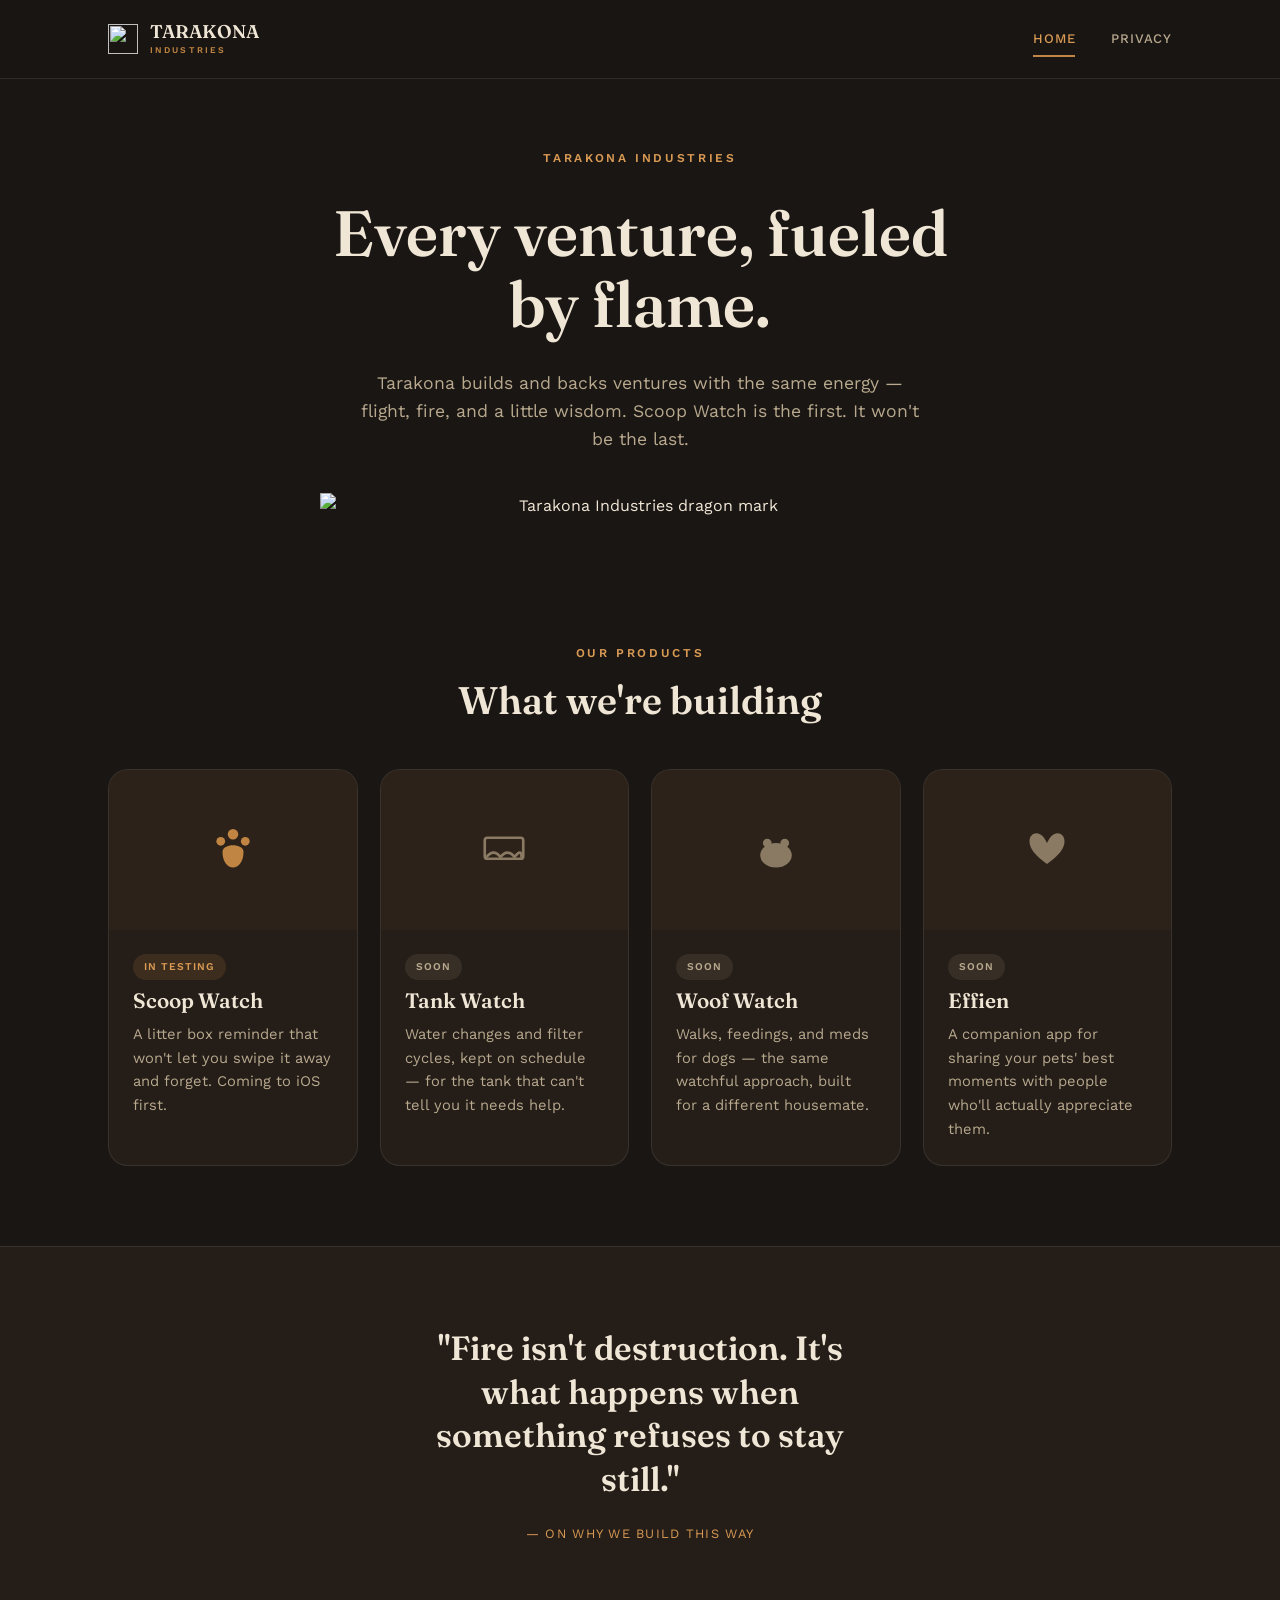
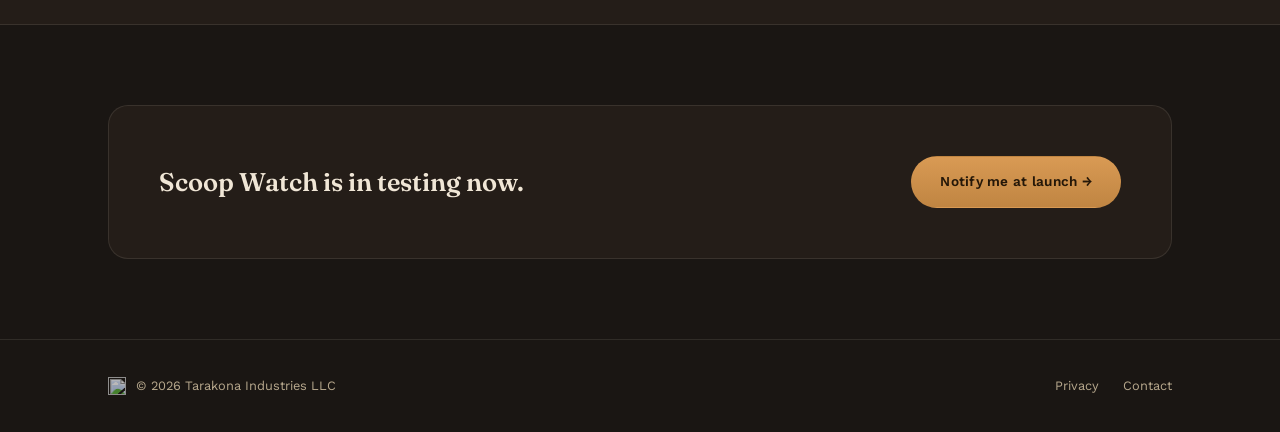
==== index.html @ 73be945e "Add files via upload" ====
<!DOCTYPE html>
<html lang="en">
<head>
<meta charset="UTF-8">
<meta name="viewport" content="width=device-width, initial-scale=1.0">
<title>Tarakona Industries</title>
<meta name="description" content="Every venture, fueled by flame.">
<link rel="preconnect" href="https://fonts.googleapis.com">
<link rel="preconnect" href="https://fonts.gstatic.com" crossorigin>
<link href="https://fonts.googleapis.com/css2?family=Fraunces:opsz,wght@9..144,500;600;700&family=Work+Sans:wght@400;500;600&display=swap" rel="stylesheet">
<link rel="stylesheet" href="styles.css">
</head>
<body>

<nav class="site-nav">
  <div class="wrap">
    <a href="index.html" class="brand">
      <img src="assets/wing-flame-icon.png" alt="">
      <span class="brand-text">TARAKONA<small>INDUSTRIES</small></span>
    </a>
    <button class="nav-toggle" aria-label="Toggle menu" onclick="document.querySelector('.nav-links').classList.toggle('open')">☰</button>
    <div class="nav-links">
      <a href="index.html" class="active">Home</a>
      <a href="privacy.html">Privacy</a>
    </div>
  </div>
</nav>

<header class="banner">
  <div class="wrap banner-inner">
    <span class="eyebrow">Tarakona Industries</span>
    <h1>Every venture, fueled by flame.</h1>
    <p class="lede">Tarakona builds and backs ventures with the same energy — flight, fire, and a little wisdom. Scoop Watch is the first. It won't be the last.</p>
    <div class="banner-art">
      <img src="assets/dragon-logo.png" alt="Tarakona Industries dragon mark">
    </div>
  </div>
</header>

<section id="products">
  <div class="wrap">
    <div class="section-head">
      <span class="eyebrow">Our products</span>
      <h2>What we're building</h2>
    </div>
    <div class="product-grid">

      <div class="product-card">
        <div class="product-image">
          <svg viewBox="0 0 64 64" fill="none">
            <circle cx="32" cy="14" r="6" fill="#c08542"/>
            <circle cx="18" cy="22" r="5" fill="#c08542"/>
            <circle cx="46" cy="22" r="5" fill="#c08542"/>
            <path d="M20 34 C20 24 44 24 44 34 C44 46 38 52 32 52 C26 52 20 46 20 34 Z" fill="#c08542"/>
          </svg>
        </div>
        <div class="product-body">
          <span class="status-tag status-live">In testing</span>
          <h3>Scoop Watch</h3>
          <p>A litter box reminder that won't let you swipe it away and forget. Coming to iOS first.</p>
        </div>
      </div>

      <div class="product-card">
        <div class="product-image">
          <svg viewBox="0 0 64 64" fill="none">
            <path d="M12 40 Q20 30 28 40 Q36 30 44 40 Q52 30 52 40" stroke="#8a7a63" stroke-width="3" fill="none" stroke-linecap="round"/>
            <rect x="10" y="18" width="44" height="24" rx="3" stroke="#8a7a63" stroke-width="3" fill="none"/>
          </svg>
        </div>
        <div class="product-body">
          <span class="status-tag status-soon">Soon</span>
          <h3>Tank Watch</h3>
          <p>Water changes and filter cycles, kept on schedule — for the tank that can't tell you it needs help.</p>
        </div>
      </div>

      <div class="product-card">
        <div class="product-image">
          <svg viewBox="0 0 64 64" fill="none">
            <ellipse cx="32" cy="38" rx="18" ry="14" fill="#8a7a63"/>
            <circle cx="22" cy="24" r="5" fill="#8a7a63"/>
            <circle cx="42" cy="24" r="5" fill="#8a7a63"/>
          </svg>
        </div>
        <div class="product-body">
          <span class="status-tag status-soon">Soon</span>
          <h3>Woof Watch</h3>
          <p>Walks, feedings, and meds for dogs — the same watchful approach, built for a different housemate.</p>
        </div>
      </div>

      <div class="product-card">
        <div class="product-image">
          <svg viewBox="0 0 64 64" fill="none">
            <path d="M32 48 C18 38 12 30 12 22 C12 15 18 11 24 14 C28 16 30 20 32 24 C34 20 36 16 40 14 C46 11 52 15 52 22 C52 30 46 38 32 48 Z" fill="#8a7a63"/>
          </svg>
        </div>
        <div class="product-body">
          <span class="status-tag status-soon">Soon</span>
          <h3>Effien</h3>
          <p>A companion app for sharing your pets' best moments with people who'll actually appreciate them.</p>
        </div>
      </div>

    </div>
  </div>
</section>

<section class="mission">
  <div class="wrap">
    <blockquote>"Fire isn't destruction. It's what happens when something refuses to stay still."</blockquote>
    <p class="byline">— On why we build this way</p>
  </div>
</section>

<section>
  <div class="wrap">
    <div class="cta-band">
      <h2>Scoop Watch is in testing now.</h2>
      <a href="mailto:rismo@tarakonaindustries.com?subject=Notify%20me%20about%20Scoop%20Watch" class="btn btn-primary">Notify me at launch →</a>
    </div>
  </div>
</section>

<footer>
  <div class="wrap">
    <div class="footer-brand">
      <img src="assets/wing-flame-icon.png" alt="">
      © 2026 Tarakona Industries LLC
    </div>
    <div class="footer-links">
      <a href="privacy.html">Privacy</a>
      <a href="mailto:rismo@tarakonaindustries.com">Contact</a>
    </div>
  </div>
</footer>

</body>
</html>
---- styles.css ----
:root {
  --obsidian: #1a1613;
  --panel: #241d18;
  --panel-2: #2c2219;
  --border: rgba(240, 230, 214, 0.1);
  --border-strong: rgba(192, 133, 66, 0.35);
  --bronze: #c08542;
  --bronze-bright: #d99a54;
  --oxblood: #7a2e2e;
  --parchment: #f0e6d6;
  --muted: #b8a98e;
  --radius-lg: 20px;
  --radius-md: 12px;
  --max: 1120px;
}

* { box-sizing: border-box; }
html { scroll-behavior: smooth; }

body {
  margin: 0;
  background: var(--obsidian);
  color: var(--parchment);
  font-family: 'Work Sans', sans-serif;
  font-size: 16px;
  line-height: 1.6;
  -webkit-font-smoothing: antialiased;
}

h1, h2, h3 {
  font-family: 'Fraunces', Georgia, serif;
  font-weight: 600;
  color: var(--parchment);
  margin: 0;
  line-height: 1.1;
}

p { margin: 0; color: var(--muted); }
a { color: inherit; text-decoration: none; }

.wrap { max-width: var(--max); margin: 0 auto; padding: 0 28px; }

.eyebrow {
  font-family: 'Work Sans', sans-serif;
  font-size: 0.75rem;
  letter-spacing: 0.22em;
  text-transform: uppercase;
  color: var(--bronze-bright);
  font-weight: 600;
}

/* Nav */
.site-nav {
  position: sticky;
  top: 0;
  z-index: 50;
  background: rgba(26, 22, 19, 0.9);
  backdrop-filter: blur(10px);
  border-bottom: 1px solid var(--border);
}
.site-nav .wrap {
  display: flex;
  align-items: center;
  justify-content: space-between;
  height: 78px;
}
.brand { display: flex; align-items: center; gap: 12px; }
.brand img { width: 30px; height: 30px; object-fit: contain; }
.brand-text { font-family: 'Fraunces', serif; font-weight: 600; font-size: 1.15rem; line-height: 1; color: var(--parchment); }
.brand-text small { display: block; font-family: 'Work Sans', sans-serif; font-size: 0.55rem; letter-spacing: 0.24em; color: var(--bronze); margin-top: 4px; font-weight: 600; }

.nav-links { display: flex; gap: 36px; align-items: center; }
.nav-links a {
  font-size: 0.82rem;
  letter-spacing: 0.06em;
  text-transform: uppercase;
  color: var(--muted);
  font-weight: 500;
  padding: 6px 0;
  border-bottom: 2px solid transparent;
  transition: color 0.2s ease, border-color 0.2s ease;
}
.nav-links a:hover, .nav-links a.active { color: var(--bronze-bright); border-color: var(--bronze); }

.nav-toggle { display: none; background: none; border: 1px solid var(--border); border-radius: 8px; color: var(--parchment); width: 40px; height: 40px; font-size: 1.1rem; cursor: pointer; }

@media (max-width: 760px) {
  .nav-links {
    position: absolute; top: 78px; left: 0; right: 0;
    background: var(--panel);
    border-bottom: 1px solid var(--border);
    flex-direction: column; gap: 0; display: none;
  }
  .nav-links.open { display: flex; }
  .nav-links a { width: 100%; padding: 16px 28px; border-bottom: 1px solid var(--border); }
  .nav-toggle { display: block; }
}

/* Banner / Hero */
.banner {
  position: relative;
  padding: 70px 0 40px;
  overflow: hidden;
}
.banner-inner {
  display: flex;
  flex-direction: column;
  align-items: center;
  text-align: center;
  gap: 30px;
}
.banner .eyebrow { }
.banner h1 {
  font-size: clamp(2.4rem, 5.5vw, 4rem);
  max-width: 16ch;
}
.banner .lede {
  font-size: 1.1rem;
  max-width: 52ch;
  color: var(--muted);
}
.banner-art {
  width: 100%;
  max-width: 640px;
  margin-top: 10px;
}
.banner-art img { width: 100%; height: auto; display: block; }

.btn {
  display: inline-flex;
  align-items: center;
  gap: 10px;
  padding: 14px 28px;
  border-radius: 999px;
  font-size: 0.85rem;
  font-weight: 600;
  letter-spacing: 0.02em;
  cursor: pointer;
  border: 1px solid transparent;
  transition: transform 0.15s ease, box-shadow 0.15s ease;
}
.btn:hover { transform: translateY(-1px); }
.btn-primary { background: linear-gradient(180deg, var(--bronze-bright), var(--bronze)); color: #241708; }
.btn-primary:hover { box-shadow: 0 10px 26px rgba(192, 133, 66, 0.28); }
.btn-ghost { background: transparent; border-color: var(--border-strong); color: var(--parchment); }
.btn-ghost:hover { border-color: var(--bronze-bright); color: var(--bronze-bright); }

/* Sections */
section { padding: 80px 0; }
.section-head { text-align: center; max-width: 60ch; margin: 0 auto 48px; }
.section-head h2 { font-size: clamp(1.8rem, 3vw, 2.4rem); margin-top: 14px; }
.section-head p { margin-top: 14px; font-size: 1rem; }

/* Product grid */
.product-grid {
  display: grid;
  grid-template-columns: repeat(auto-fit, minmax(240px, 1fr));
  gap: 22px;
}
.product-card {
  background: var(--panel);
  border: 1px solid var(--border);
  border-radius: var(--radius-lg);
  overflow: hidden;
  display: flex;
  flex-direction: column;
  transition: border-color 0.2s ease, transform 0.2s ease;
}
.product-card.linkable:hover { border-color: var(--border-strong); transform: translateY(-4px); }
.product-image {
  height: 160px;
  background: var(--panel-2);
  display: flex;
  align-items: center;
  justify-content: center;
}
.product-image svg { width: 56px; height: 56px; }
.product-body { padding: 24px; display: flex; flex-direction: column; gap: 10px; flex: 1; }
.status-tag {
  align-self: flex-start;
  font-size: 0.65rem;
  letter-spacing: 0.1em;
  text-transform: uppercase;
  font-weight: 600;
  padding: 5px 11px;
  border-radius: 999px;
}
.status-live { background: rgba(192, 133, 66, 0.16); color: var(--bronze-bright); }
.status-soon { background: rgba(184, 169, 142, 0.12); color: var(--muted); }
.product-body h3 { font-size: 1.3rem; }
.product-body p { font-size: 0.92rem; }
.card-arrow { font-size: 0.78rem; color: var(--bronze-bright); font-weight: 600; margin-top: auto; }

/* Mission strip */
.mission {
  background: var(--panel);
  border-top: 1px solid var(--border);
  border-bottom: 1px solid var(--border);
}
.mission blockquote {
  font-family: 'Fraunces', serif;
  font-size: clamp(1.5rem, 2.8vw, 2.1rem);
  font-weight: 600;
  color: var(--parchment);
  max-width: 22ch;
  margin: 0 auto 22px;
  text-align: center;
  line-height: 1.3;
}
.mission p.byline { text-align: center; color: var(--bronze-bright); font-size: 0.8rem; letter-spacing: 0.1em; text-transform: uppercase; }

/* CTA band */
.cta-band {
  background: var(--panel);
  border: 1px solid var(--border);
  border-radius: var(--radius-lg);
  padding: 50px;
  display: flex;
  justify-content: space-between;
  align-items: center;
  gap: 30px;
  flex-wrap: wrap;
}
.cta-band h2 { font-size: 1.6rem; max-width: 22ch; }

/* Feature rows (product pages) */
.feature-list {
  display: flex;
  flex-direction: column;
  gap: 1px;
  background: var(--border);
  border: 1px solid var(--border);
  border-radius: var(--radius-lg);
  overflow: hidden;
}
.feature-row {
  background: var(--obsidian);
  padding: 32px;
  display: grid;
  grid-template-columns: 80px 1fr;
  gap: 26px;
}
@media (max-width: 640px) { .feature-row { grid-template-columns: 1fr; gap: 10px; } }
.feature-mark { color: var(--bronze); font-weight: 600; font-size: 0.85rem; padding-top: 4px; }
.feature-row h3 { font-size: 1.2rem; margin-bottom: 8px; }
.feature-row p { font-size: 0.96rem; }

/* Roadmap */
.roadmap-item { display: grid; grid-template-columns: 54px 1fr; gap: 22px; padding-bottom: 40px; position: relative; }
.roadmap-item:last-child { padding-bottom: 0; }
.roadmap-item::before { content: ""; position: absolute; left: 26px; top: 42px; bottom: -2px; width: 1px; background: var(--border); }
.roadmap-item:last-child::before { display: none; }
.roadmap-num {
  width: 52px; height: 52px; border-radius: 50%;
  border: 1px solid var(--border-strong); background: var(--panel);
  display: flex; align-items: center; justify-content: center;
  color: var(--bronze-bright); font-weight: 600; font-size: 0.85rem; flex-shrink: 0;
}
.roadmap-item.done .roadmap-num { background: var(--bronze); border-color: var(--bronze); color: #241708; }
.roadmap-body h3 { font-size: 1.12rem; margin-bottom: 6px; }
.roadmap-body p { font-size: 0.94rem; }
.roadmap-when { font-size: 0.7rem; letter-spacing: 0.08em; text-transform: uppercase; color: var(--muted); margin-top: 8px; display: inline-block; font-weight: 600; }

/* Legal */
.legal { max-width: 720px; margin: 0 auto; padding: 60px 28px 110px; }
.legal h1 { font-size: 2rem; margin-bottom: 6px; }
.legal .effective { font-size: 0.78rem; color: var(--muted); margin-bottom: 42px; display: block; }
.legal h2 { font-size: 1.1rem; margin-top: 40px; margin-bottom: 12px; color: var(--bronze-bright); font-family: 'Work Sans', sans-serif; font-weight: 600; }
.legal p { color: var(--parchment); opacity: 0.85; margin-bottom: 14px; font-size: 0.96rem; }
.legal ul { margin: 0 0 14px; padding-left: 22px; color: var(--parchment); opacity: 0.85; }
.legal li { margin-bottom: 8px; font-size: 0.96rem; }
.legal .placeholder { color: var(--bronze-bright); font-style: italic; }

/* Footer */
footer { border-top: 1px solid var(--border); padding: 36px 0; }
footer .wrap { display: flex; justify-content: space-between; align-items: center; flex-wrap: wrap; gap: 16px; }
.footer-brand { display: flex; align-items: center; gap: 10px; font-size: 0.8rem; color: var(--muted); }
.footer-brand img { width: 18px; height: 18px; object-fit: contain; opacity: 0.7; }
.footer-links { display: flex; gap: 24px; }
.footer-links a { font-size: 0.8rem; color: var(--muted); transition: color 0.2s ease; }
.footer-links a:hover { color: var(--bronze-bright); }
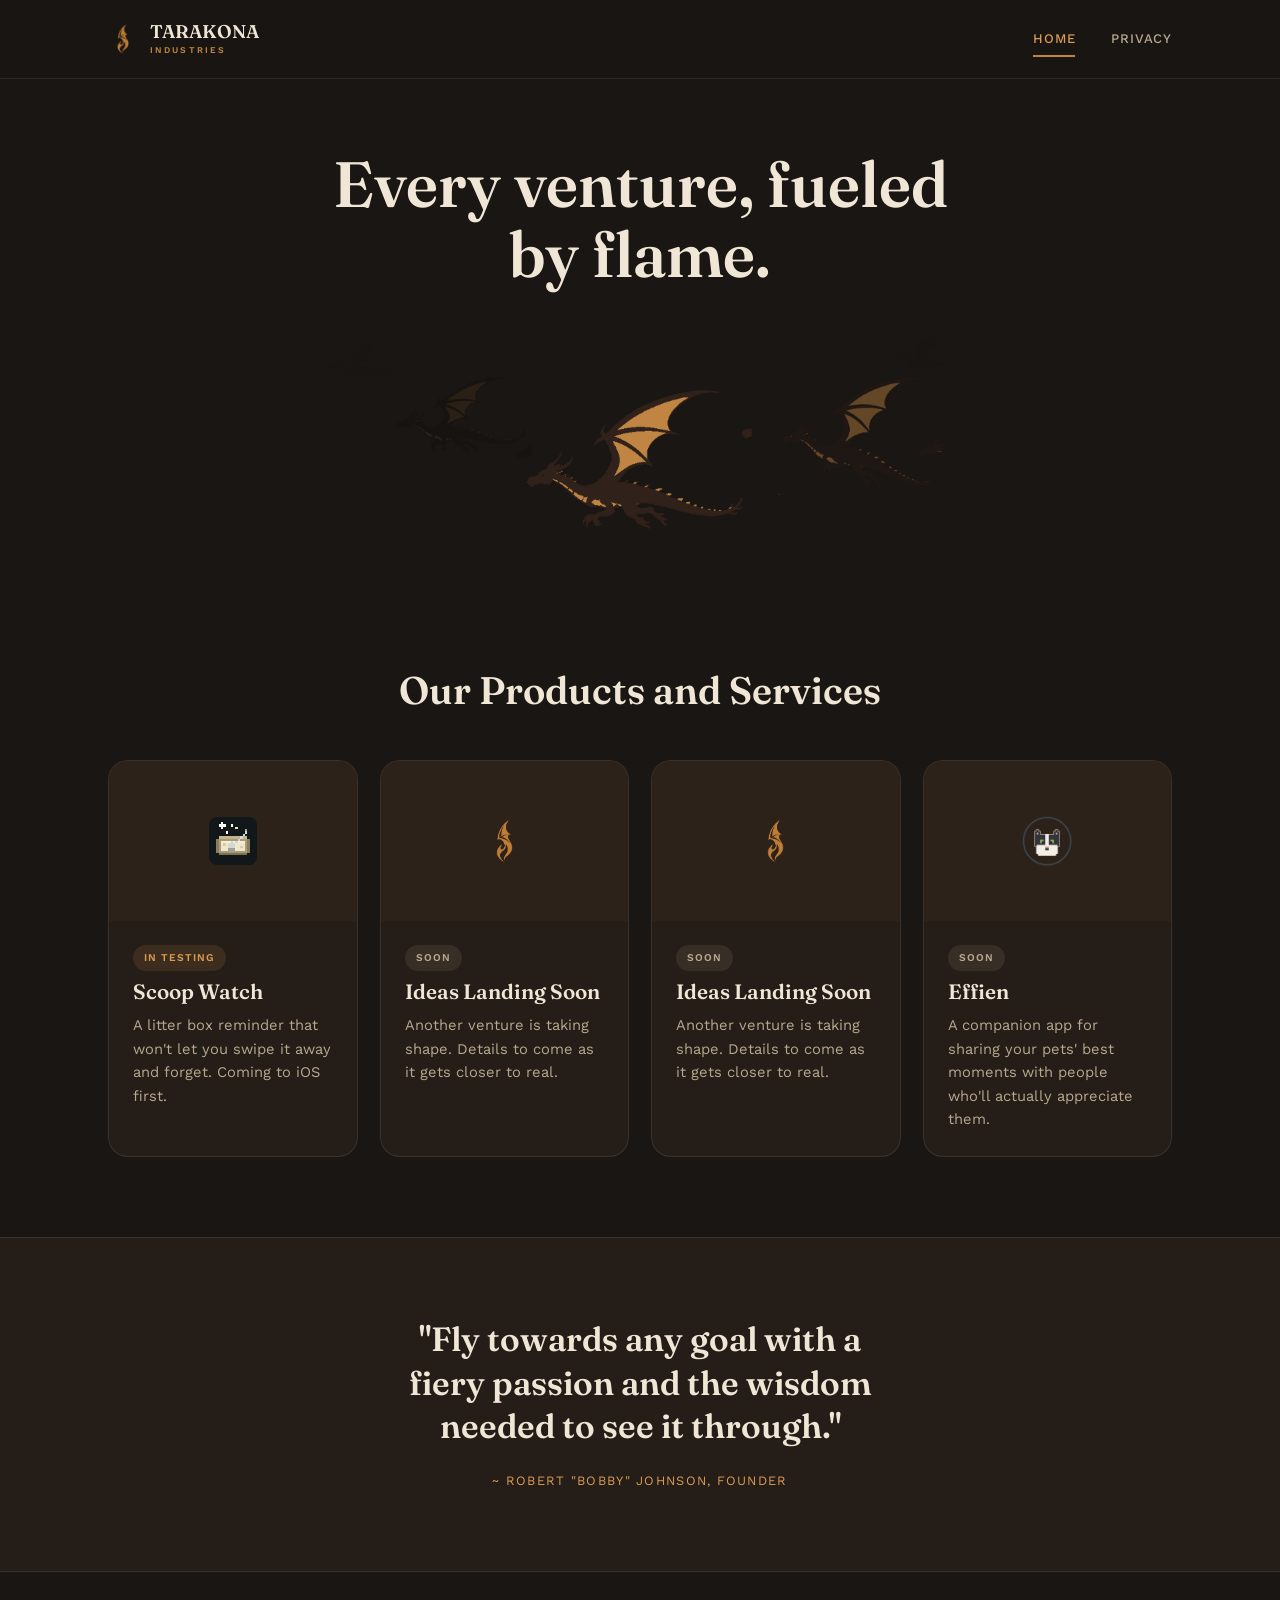
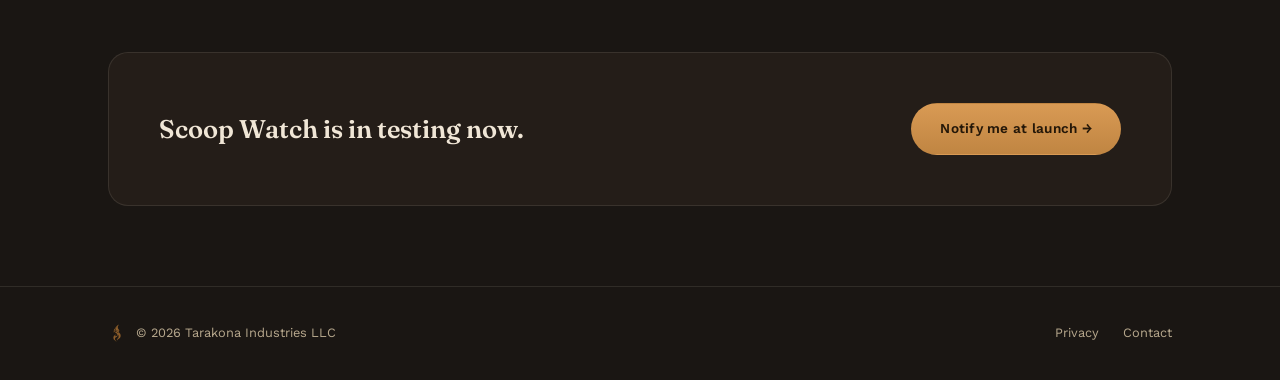
==== commit 44b4cee3: "Add files via upload" ====
--- a/index.html
+++ b/index.html
@@ -28,11 +28,9 @@
 
 <header class="banner">
   <div class="wrap banner-inner">
-    <span class="eyebrow">Tarakona Industries</span>
     <h1>Every venture, fueled by flame.</h1>
-    <p class="lede">Tarakona builds and backs ventures with the same energy — flight, fire, and a little wisdom. Scoop Watch is the first. It won't be the last.</p>
     <div class="banner-art">
-      <img src="assets/dragon-logo.png" alt="Tarakona Industries dragon mark">
+      <img src="assets/dragon-flight-banner.png" alt="Dragons in flight — Tarakona Industries">
     </div>
   </div>
 </header>
@@ -40,19 +38,13 @@
 <section id="products">
   <div class="wrap">
     <div class="section-head">
-      <span class="eyebrow">Our products</span>
-      <h2>What we're building</h2>
+      <h2 class="products-title">Our Products and Services</h2>
     </div>
     <div class="product-grid">
 
       <div class="product-card">
         <div class="product-image">
-          <svg viewBox="0 0 64 64" fill="none">
-            <circle cx="32" cy="14" r="6" fill="#c08542"/>
-            <circle cx="18" cy="22" r="5" fill="#c08542"/>
-            <circle cx="46" cy="22" r="5" fill="#c08542"/>
-            <path d="M20 34 C20 24 44 24 44 34 C44 46 38 52 32 52 C26 52 20 46 20 34 Z" fill="#c08542"/>
-          </svg>
+          <img src="assets/scoop-watch-icon.png" alt="Scoop Watch" style="width:48px; height:48px; object-fit:contain; image-rendering:pixelated; border-radius:8px;">
         </div>
         <div class="product-body">
           <span class="status-tag status-live">In testing</span>
@@ -63,38 +55,29 @@
 
       <div class="product-card">
         <div class="product-image">
-          <svg viewBox="0 0 64 64" fill="none">
-            <path d="M12 40 Q20 30 28 40 Q36 30 44 40 Q52 30 52 40" stroke="#8a7a63" stroke-width="3" fill="none" stroke-linecap="round"/>
-            <rect x="10" y="18" width="44" height="24" rx="3" stroke="#8a7a63" stroke-width="3" fill="none"/>
-          </svg>
+          <img src="assets/wing-flame-icon.png" alt="" style="width:44px; height:44px; object-fit:contain;">
         </div>
         <div class="product-body">
           <span class="status-tag status-soon">Soon</span>
-          <h3>Tank Watch</h3>
-          <p>Water changes and filter cycles, kept on schedule — for the tank that can't tell you it needs help.</p>
+          <h3>Ideas Landing Soon</h3>
+          <p>Another venture is taking shape. Details to come as it gets closer to real.</p>
         </div>
       </div>
 
       <div class="product-card">
         <div class="product-image">
-          <svg viewBox="0 0 64 64" fill="none">
-            <ellipse cx="32" cy="38" rx="18" ry="14" fill="#8a7a63"/>
-            <circle cx="22" cy="24" r="5" fill="#8a7a63"/>
-            <circle cx="42" cy="24" r="5" fill="#8a7a63"/>
-          </svg>
+          <img src="assets/wing-flame-icon.png" alt="" style="width:44px; height:44px; object-fit:contain;">
         </div>
         <div class="product-body">
           <span class="status-tag status-soon">Soon</span>
-          <h3>Woof Watch</h3>
-          <p>Walks, feedings, and meds for dogs — the same watchful approach, built for a different housemate.</p>
+          <h3>Ideas Landing Soon</h3>
+          <p>Another venture is taking shape. Details to come as it gets closer to real.</p>
         </div>
       </div>
 
       <div class="product-card">
         <div class="product-image">
-          <svg viewBox="0 0 64 64" fill="none">
-            <path d="M32 48 C18 38 12 30 12 22 C12 15 18 11 24 14 C28 16 30 20 32 24 C34 20 36 16 40 14 C46 11 52 15 52 22 C52 30 46 38 32 48 Z" fill="#8a7a63"/>
-          </svg>
+          <img src="assets/effien-logo.png" alt="Effien" style="width:52px; height:52px; object-fit:contain;">
         </div>
         <div class="product-body">
           <span class="status-tag status-soon">Soon</span>
@@ -109,8 +92,8 @@
 
 <section class="mission">
   <div class="wrap">
-    <blockquote>"Fire isn't destruction. It's what happens when something refuses to stay still."</blockquote>
-    <p class="byline">— On why we build this way</p>
+    <blockquote>"Fly towards any goal with a fiery passion and the wisdom needed to see it through."</blockquote>
+    <p class="byline">~ Robert "Bobby" Johnson, Founder</p>
   </div>
 </section>
 
@@ -118,7 +101,7 @@
   <div class="wrap">
     <div class="cta-band">
       <h2>Scoop Watch is in testing now.</h2>
-      <a href="mailto:rismo@tarakonaindustries.com?subject=Notify%20me%20about%20Scoop%20Watch" class="btn btn-primary">Notify me at launch →</a>
+      <a href="mailto:rojo@tarakonaindustries.com?subject=Notify%20me%20about%20Scoop%20Watch" class="btn btn-primary">Notify me at launch →</a>
     </div>
   </div>
 </section>
@@ -131,7 +114,7 @@
     </div>
     <div class="footer-links">
       <a href="privacy.html">Privacy</a>
-      <a href="mailto:rismo@tarakonaindustries.com">Contact</a>
+      <a href="mailto:rojo@tarakonaindustries.com">Contact</a>
     </div>
   </div>
 </footer>
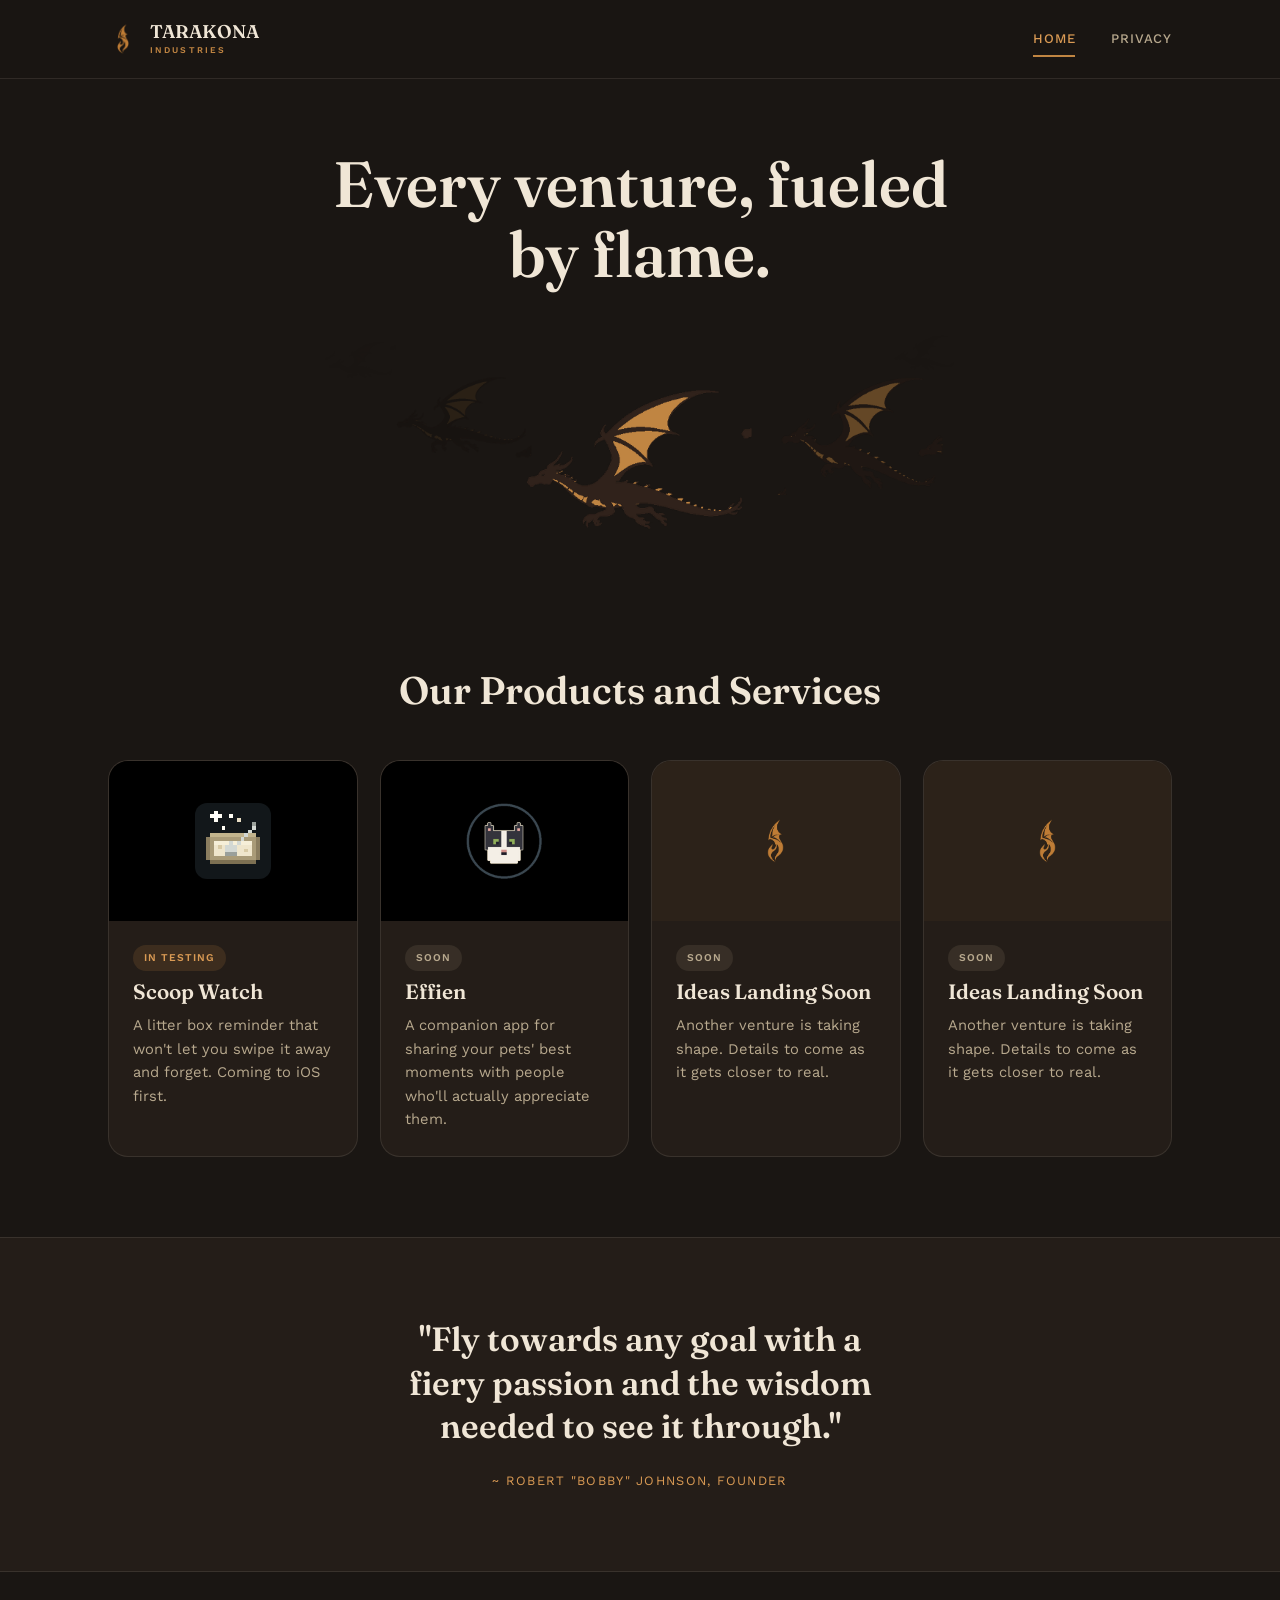
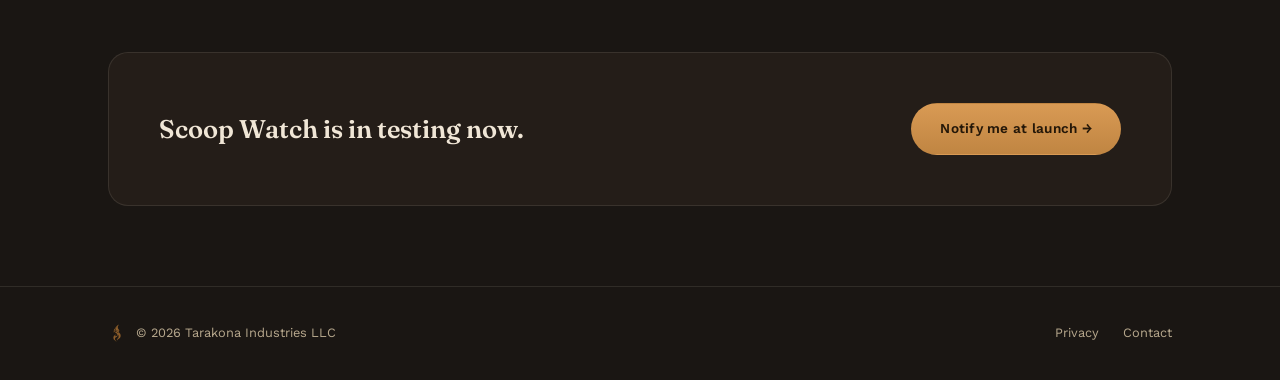
==== commit 95036333: "Add files via upload" ====
--- a/index.html
+++ b/index.html
@@ -43,13 +43,24 @@
     <div class="product-grid">
 
       <div class="product-card">
-        <div class="product-image">
-          <img src="assets/scoop-watch-icon.png" alt="Scoop Watch" style="width:48px; height:48px; object-fit:contain; image-rendering:pixelated; border-radius:8px;">
+        <div class="product-image" style="background:#000;">
+          <img src="assets/scoop-watch-icon.png" alt="Scoop Watch" style="width:76px; height:76px; object-fit:contain; image-rendering:pixelated; border-radius:12px;">
         </div>
         <div class="product-body">
           <span class="status-tag status-live">In testing</span>
           <h3>Scoop Watch</h3>
           <p>A litter box reminder that won't let you swipe it away and forget. Coming to iOS first.</p>
+        </div>
+      </div>
+
+      <div class="product-card">
+        <div class="product-image" style="background:#000;">
+          <img src="assets/effien-logo.png" alt="Effien" style="width:80px; height:80px; object-fit:contain;">
+        </div>
+        <div class="product-body">
+          <span class="status-tag status-soon">Soon</span>
+          <h3>Effien</h3>
+          <p>A companion app for sharing your pets' best moments with people who'll actually appreciate them.</p>
         </div>
       </div>
 
@@ -72,17 +83,6 @@
           <span class="status-tag status-soon">Soon</span>
           <h3>Ideas Landing Soon</h3>
           <p>Another venture is taking shape. Details to come as it gets closer to real.</p>
-        </div>
-      </div>
-
-      <div class="product-card">
-        <div class="product-image">
-          <img src="assets/effien-logo.png" alt="Effien" style="width:52px; height:52px; object-fit:contain;">
-        </div>
-        <div class="product-body">
-          <span class="status-tag status-soon">Soon</span>
-          <h3>Effien</h3>
-          <p>A companion app for sharing your pets' best moments with people who'll actually appreciate them.</p>
         </div>
       </div>
 
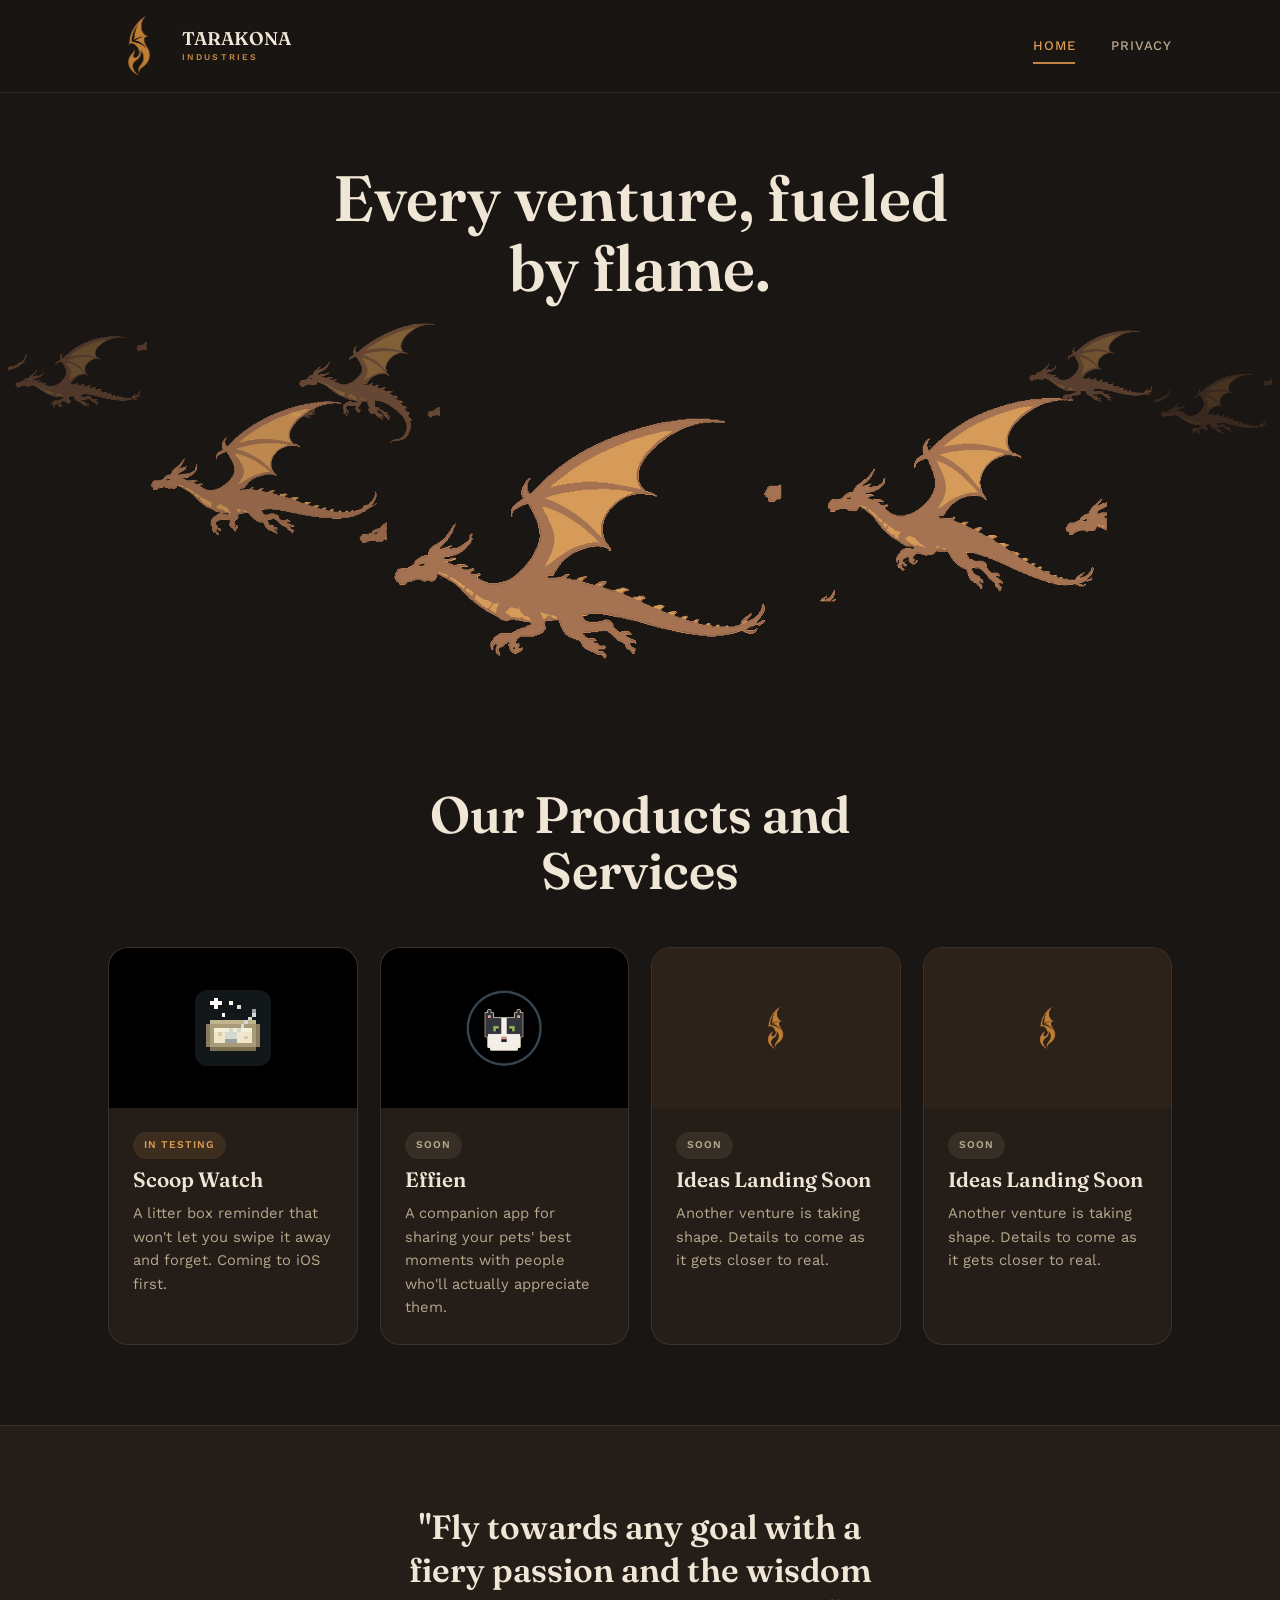
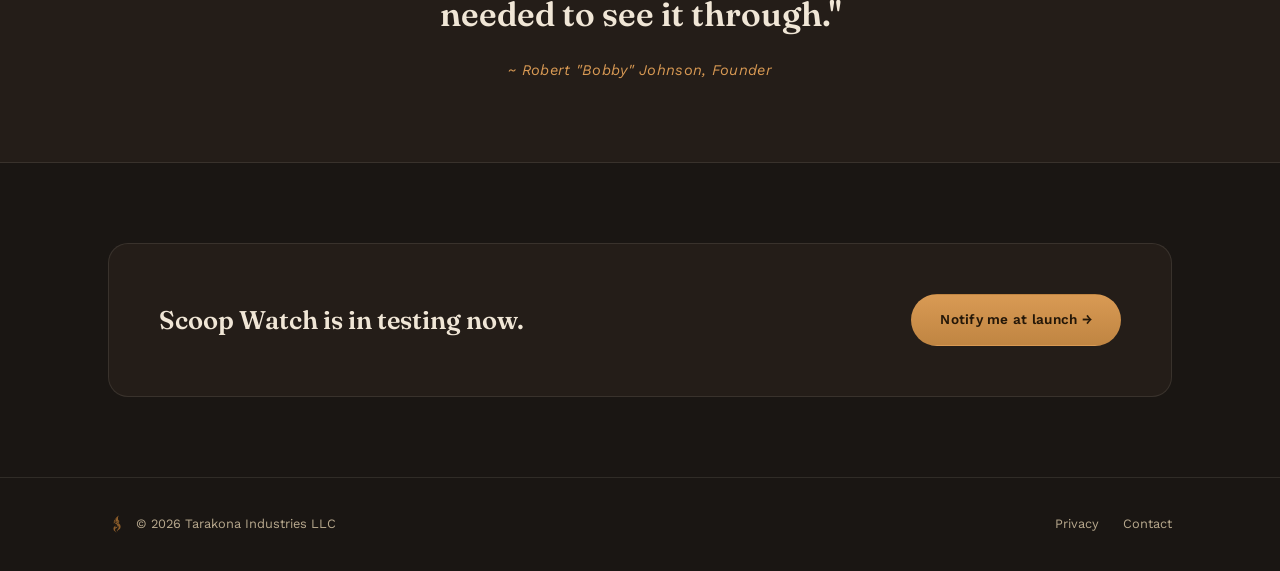
==== commit 68ba1965: "Add files via upload" ====
--- a/index.html
+++ b/index.html
@@ -29,9 +29,9 @@
 <header class="banner">
   <div class="wrap banner-inner">
     <h1>Every venture, fueled by flame.</h1>
-    <div class="banner-art">
-      <img src="assets/dragon-flight-banner.png" alt="Dragons in flight — Tarakona Industries">
-    </div>
+  </div>
+  <div class="banner-art">
+    <img src="assets/dragon-flight-banner.png" alt="Dragons in flight — Tarakona Industries">
   </div>
 </header>
 
--- a/styles.css
+++ b/styles.css
@@ -62,10 +62,10 @@
   display: flex;
   align-items: center;
   justify-content: space-between;
-  height: 78px;
+  height: 92px;
 }
 .brand { display: flex; align-items: center; gap: 12px; }
-.brand img { width: 30px; height: 30px; object-fit: contain; }
+.brand img { width: 62px; height: 62px; object-fit: contain; }
 .brand-text { font-family: 'Fraunces', serif; font-weight: 600; font-size: 1.15rem; line-height: 1; color: var(--parchment); }
 .brand-text small { display: block; font-family: 'Work Sans', sans-serif; font-size: 0.55rem; letter-spacing: 0.24em; color: var(--bronze); margin-top: 4px; font-weight: 600; }
 
@@ -120,8 +120,10 @@
   color: var(--muted);
 }
 .banner-art {
-  width: 100%;
-  max-width: 640px;
+  width: 100vw;
+  position: relative;
+  left: 50%;
+  transform: translateX(-50%);
   margin-top: 10px;
 }
 .banner-art img { width: 100%; height: auto; display: block; }
@@ -149,6 +151,7 @@
 section { padding: 80px 0; }
 .section-head { text-align: center; max-width: 60ch; margin: 0 auto 48px; }
 .section-head h2 { font-size: clamp(1.8rem, 3vw, 2.4rem); margin-top: 14px; }
+.products-title { font-size: clamp(2.2rem, 4.2vw, 3.2rem) !important; margin-top: 0 !important; }
 .section-head p { margin-top: 14px; font-size: 1rem; }
 
 /* Product grid */
@@ -207,7 +210,7 @@
   text-align: center;
   line-height: 1.3;
 }
-.mission p.byline { text-align: center; color: var(--bronze-bright); font-size: 0.8rem; letter-spacing: 0.1em; text-transform: uppercase; }
+.mission p.byline { text-align: center; color: var(--bronze-bright); font-size: 0.92rem; font-style: italic; letter-spacing: 0.02em; }
 
 /* CTA band */
 .cta-band {
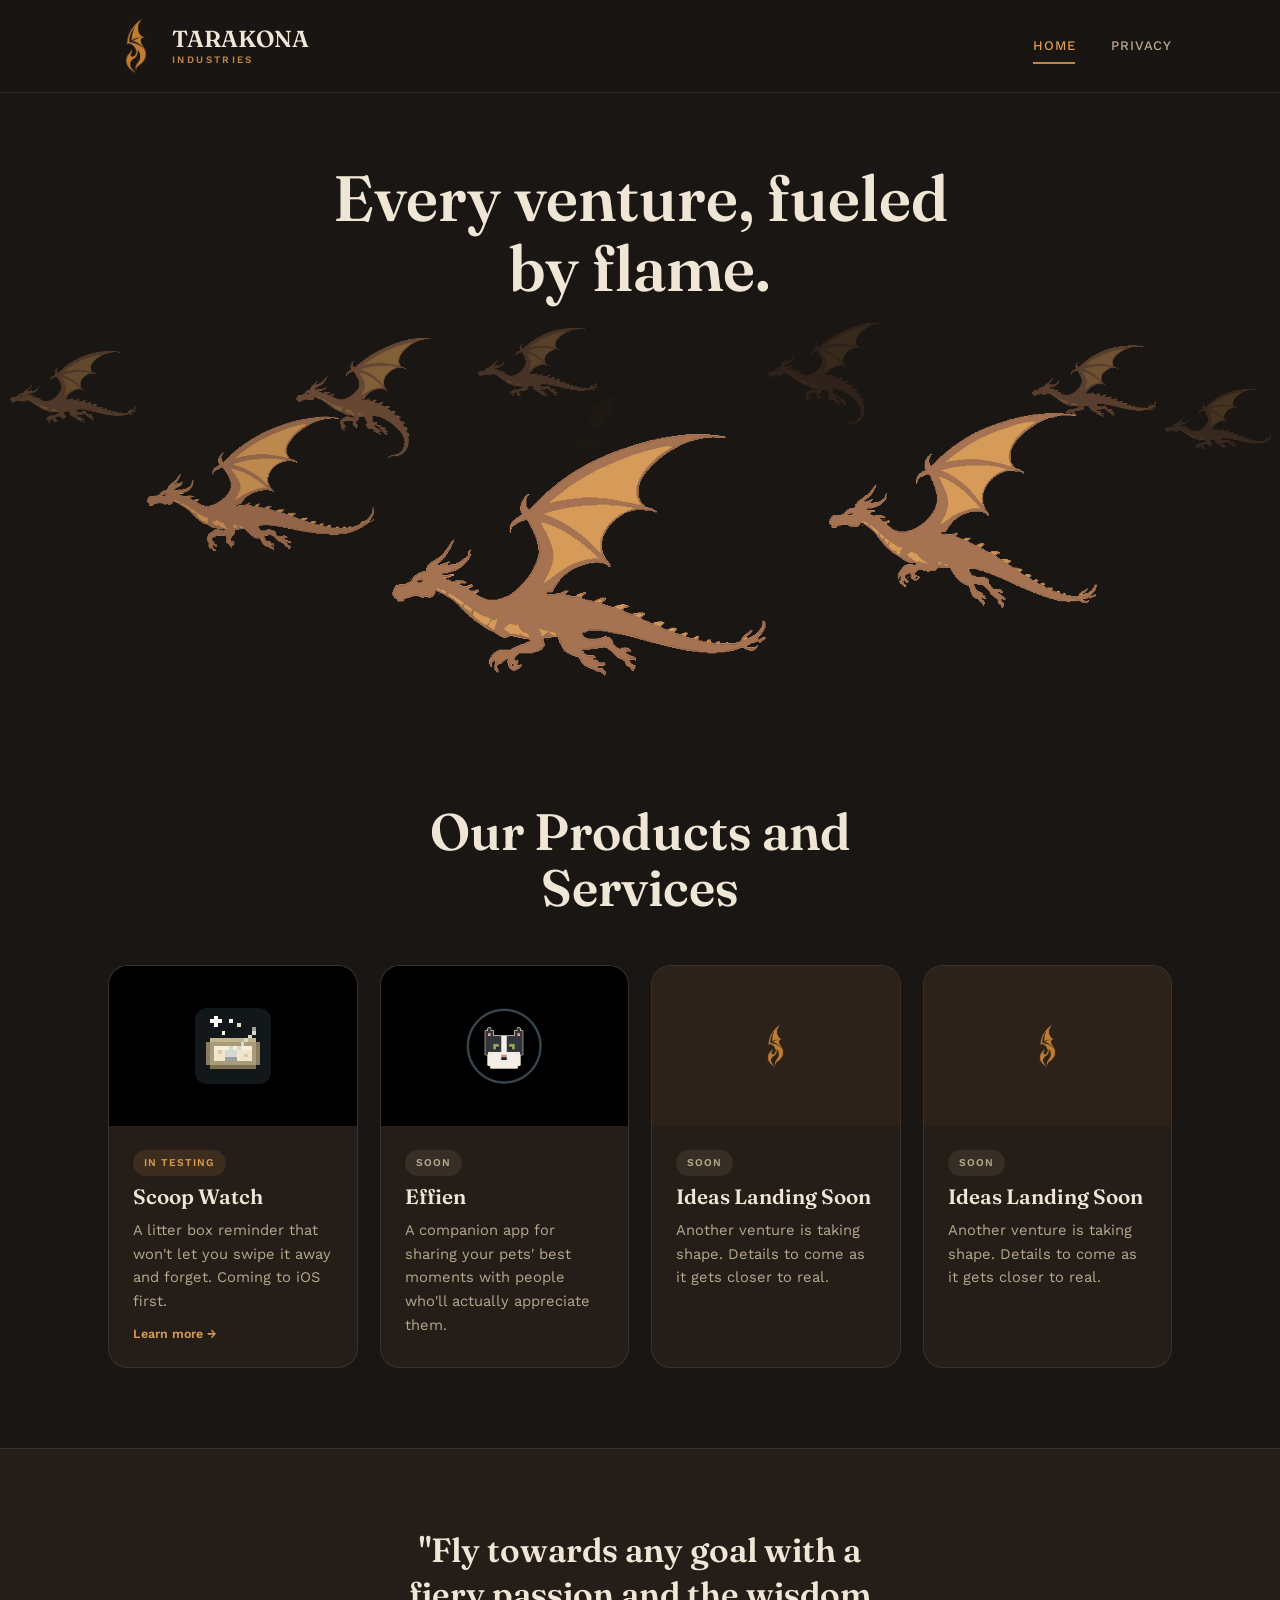
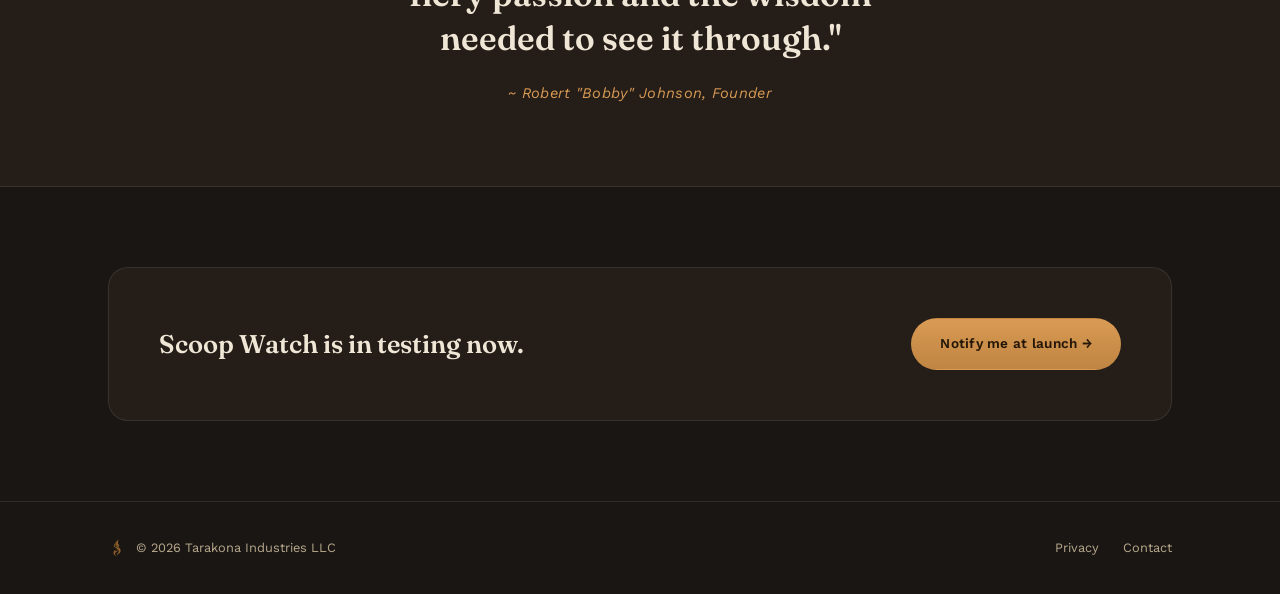
==== commit 1c06635b: "Changed the index, privacy, and scoop-watch html" ====
--- a/index.html
+++ b/index.html
@@ -42,7 +42,7 @@
     </div>
     <div class="product-grid">
 
-      <div class="product-card">
+      <a href="scoop-watch.html" class="product-card linkable">
         <div class="product-image" style="background:#000;">
           <img src="assets/scoop-watch-icon.png" alt="Scoop Watch" style="width:76px; height:76px; object-fit:contain; image-rendering:pixelated; border-radius:12px;">
         </div>
@@ -50,8 +50,9 @@
           <span class="status-tag status-live">In testing</span>
           <h3>Scoop Watch</h3>
           <p>A litter box reminder that won't let you swipe it away and forget. Coming to iOS first.</p>
+          <span class="card-arrow">Learn more →</span>
         </div>
-      </div>
+      </a>
 
       <div class="product-card">
         <div class="product-image" style="background:#000;">
--- a/styles.css
+++ b/styles.css
@@ -64,10 +64,10 @@
   justify-content: space-between;
   height: 92px;
 }
-.brand { display: flex; align-items: center; gap: 12px; }
-.brand img { width: 62px; height: 62px; object-fit: contain; }
-.brand-text { font-family: 'Fraunces', serif; font-weight: 600; font-size: 1.15rem; line-height: 1; color: var(--parchment); }
-.brand-text small { display: block; font-family: 'Work Sans', sans-serif; font-size: 0.55rem; letter-spacing: 0.24em; color: var(--bronze); margin-top: 4px; font-weight: 600; }
+.brand { display: flex; align-items: center; gap: 8px; }
+.brand img { width: 56px; height: 56px; object-fit: contain; }
+.brand-text { font-family: 'Fraunces', serif; font-weight: 600; font-size: 1.45rem; line-height: 1; color: var(--parchment); }
+.brand-text small { display: block; font-family: 'Work Sans', sans-serif; font-size: 0.62rem; letter-spacing: 0.24em; color: var(--bronze); margin-top: 5px; font-weight: 600; }
 
 .nav-links { display: flex; gap: 36px; align-items: center; }
 .nav-links a {
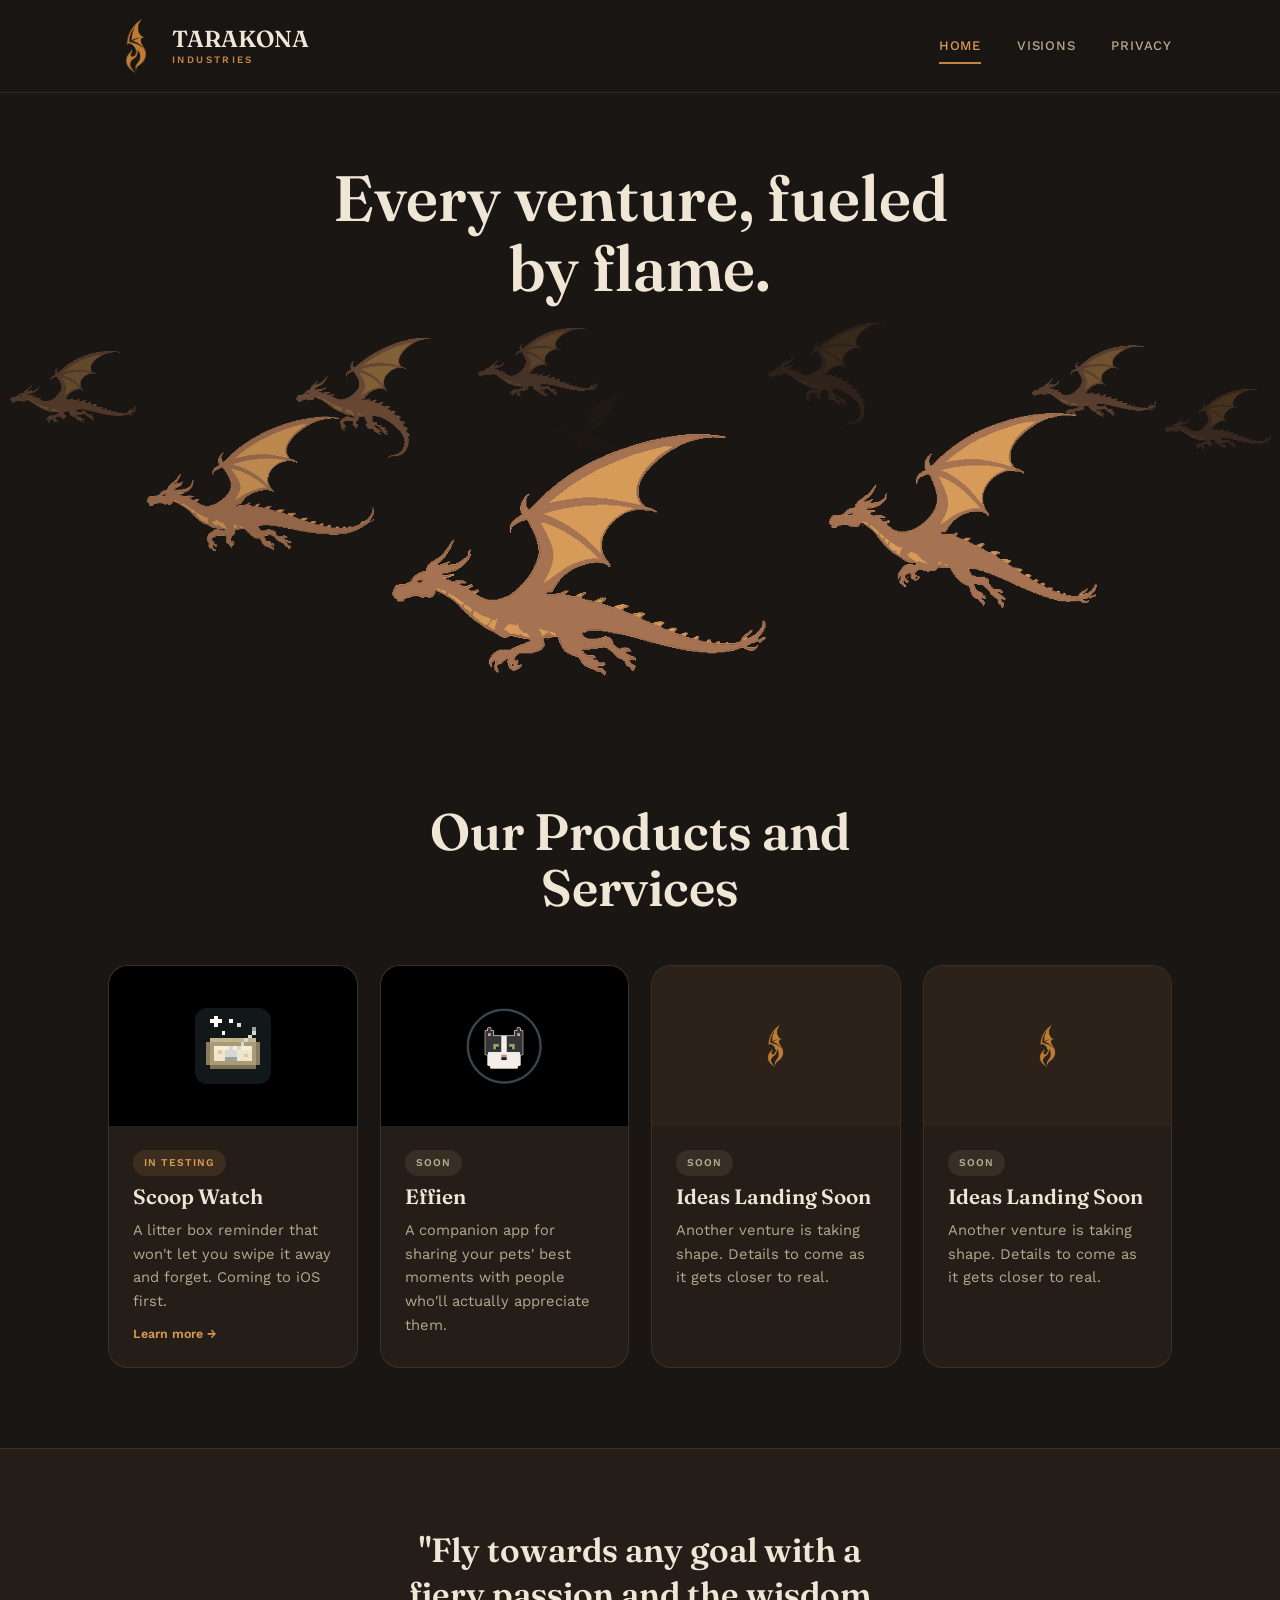
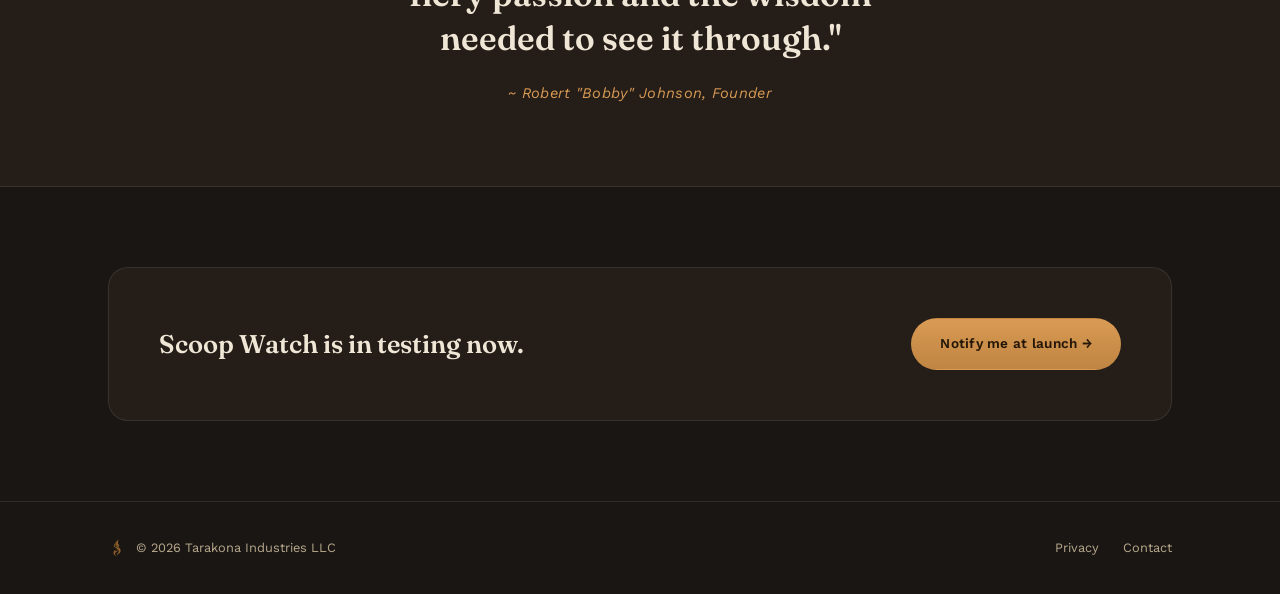
==== commit f79136c1: "Major Update to Website Look by Adding Visions Tab" ====
--- a/index.html
+++ b/index.html
@@ -21,6 +21,7 @@
     <button class="nav-toggle" aria-label="Toggle menu" onclick="document.querySelector('.nav-links').classList.toggle('open')">☰</button>
     <div class="nav-links">
       <a href="index.html" class="active">Home</a>
+      <a href="visions.html">Visions</a>
       <a href="privacy.html">Privacy</a>
     </div>
   </div>
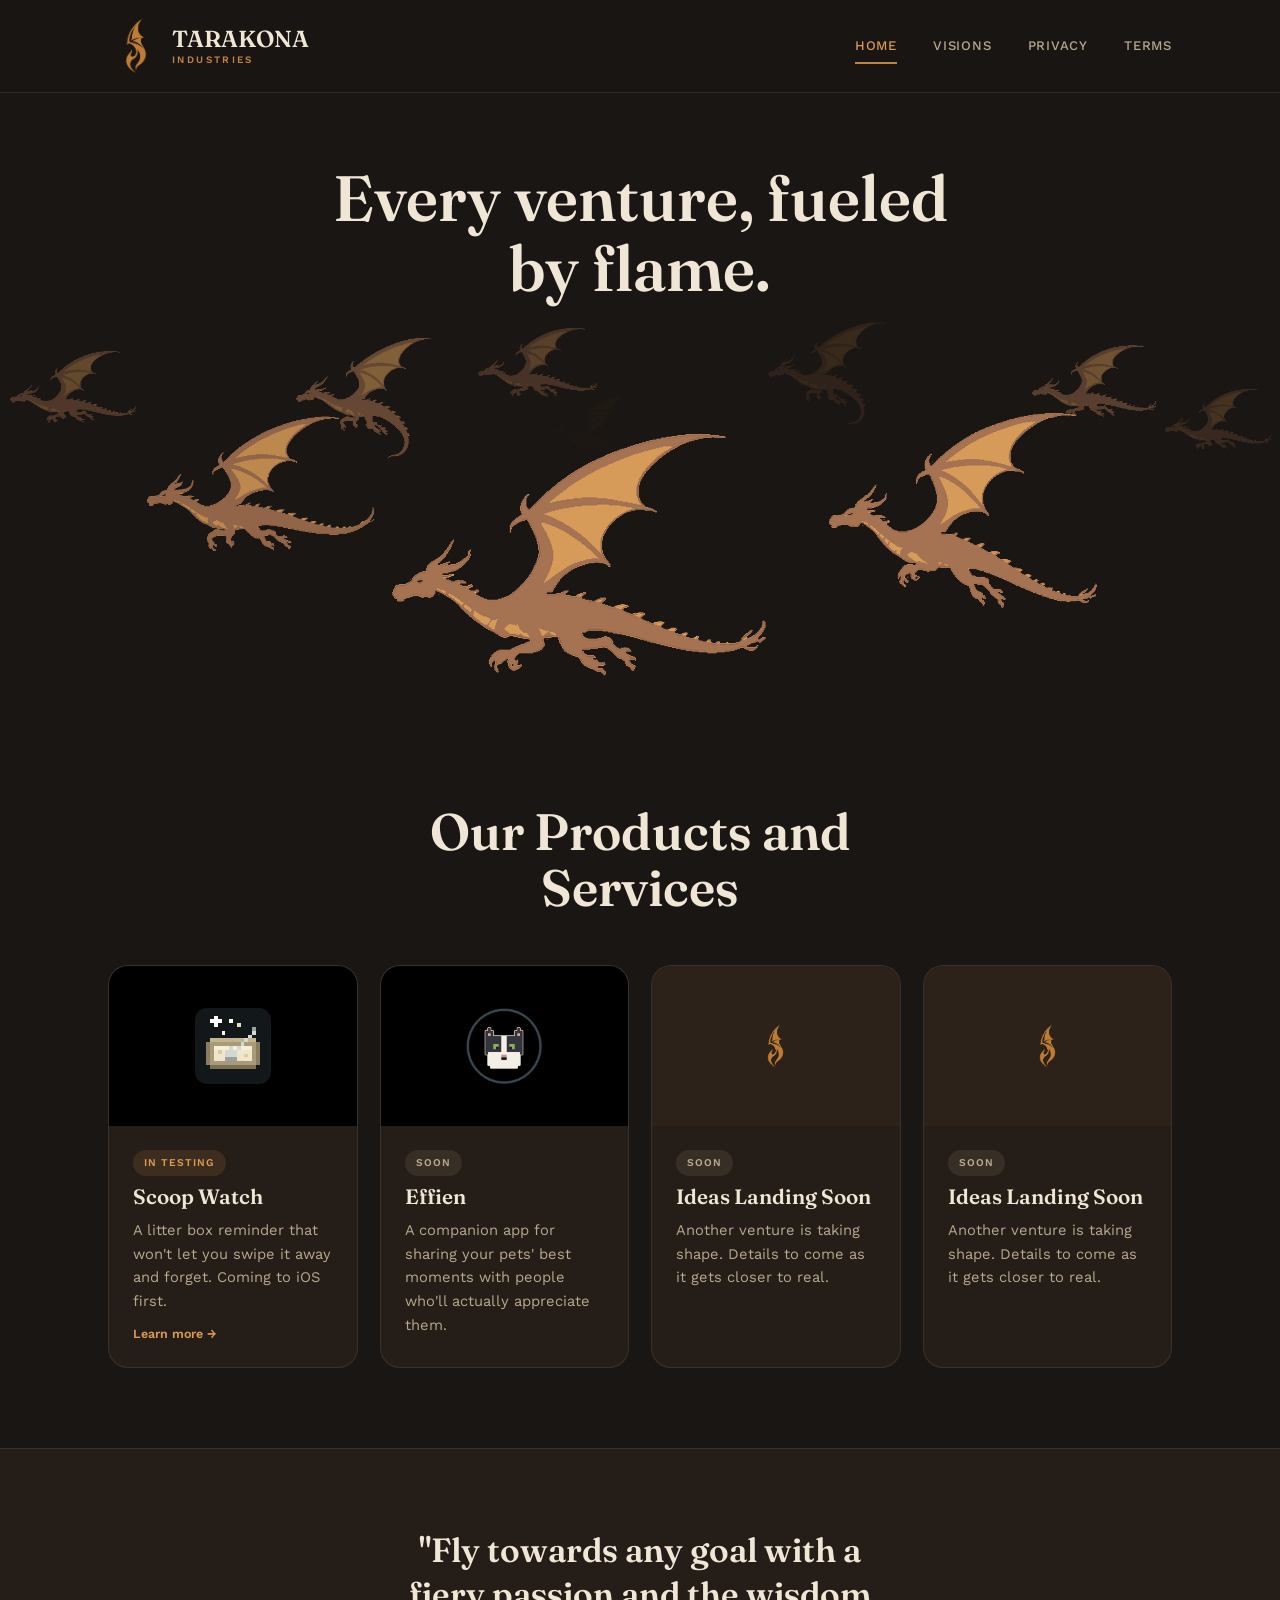
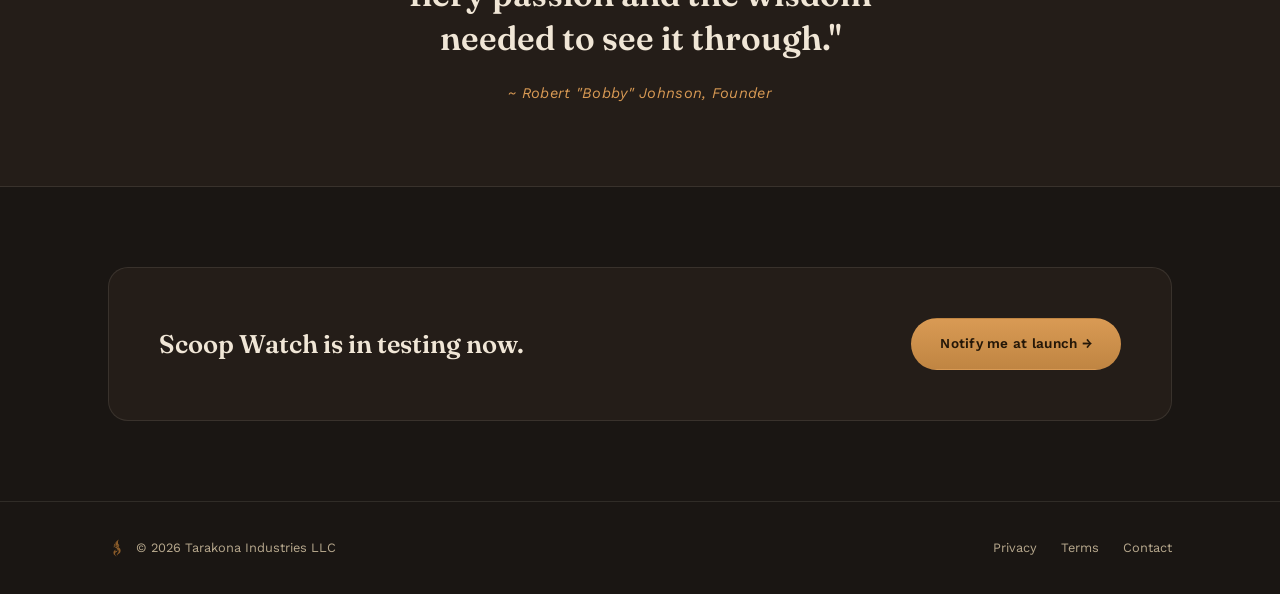
==== commit 9db1019a: "Updated Website to Include Terms" ====
--- a/index.html
+++ b/index.html
@@ -23,6 +23,7 @@
       <a href="index.html" class="active">Home</a>
       <a href="visions.html">Visions</a>
       <a href="privacy.html">Privacy</a>
+      <a href="terms.html">Terms</a>
     </div>
   </div>
 </nav>
@@ -116,6 +117,7 @@
     </div>
     <div class="footer-links">
       <a href="privacy.html">Privacy</a>
+      <a href="terms.html">Terms</a>
       <a href="mailto:rojo@tarakonaindustries.com">Contact</a>
     </div>
   </div>
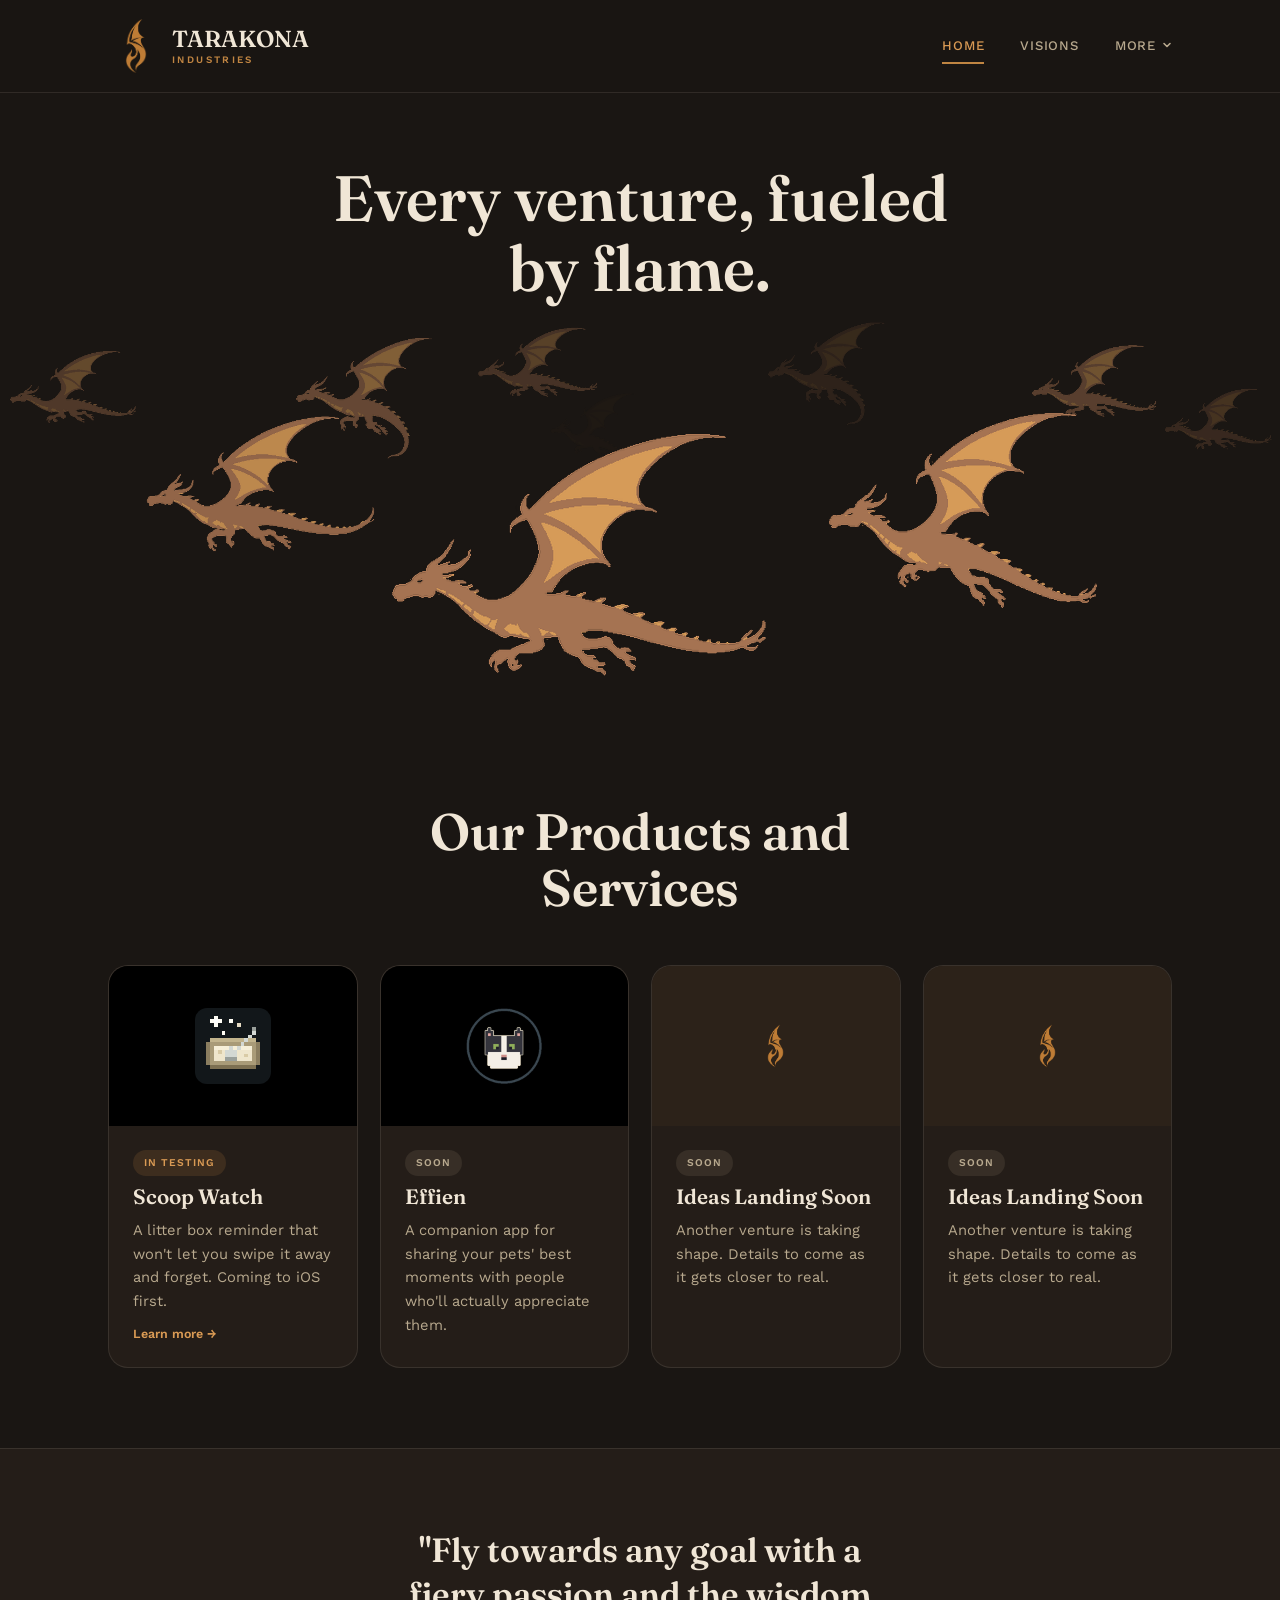
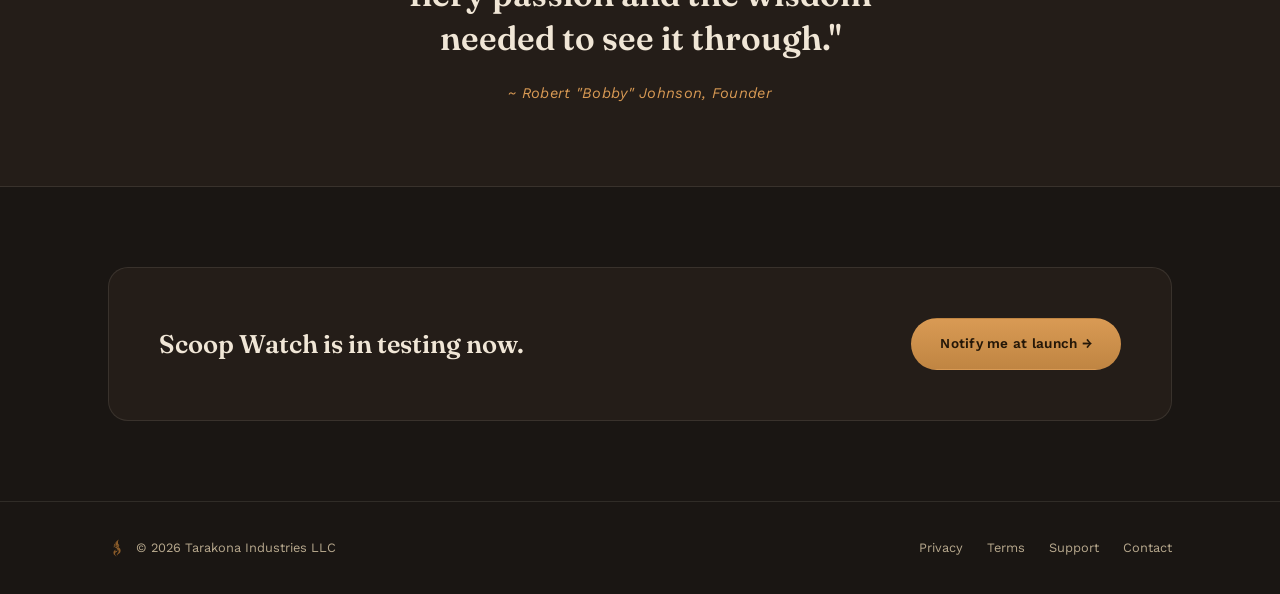
==== commit 48725683: "Website Overhaul on Format" ====
--- a/index.html
+++ b/index.html
@@ -9,6 +9,7 @@
 <link rel="preconnect" href="https://fonts.gstatic.com" crossorigin>
 <link href="https://fonts.googleapis.com/css2?family=Fraunces:opsz,wght@9..144,500;600;700&family=Work+Sans:wght@400;500;600&display=swap" rel="stylesheet">
 <link rel="stylesheet" href="styles.css">
+<script src="nav.js" defer></script>
 </head>
 <body>
 
@@ -22,8 +23,14 @@
     <div class="nav-links">
       <a href="index.html" class="active">Home</a>
       <a href="visions.html">Visions</a>
-      <a href="privacy.html">Privacy</a>
-      <a href="terms.html">Terms</a>
+      <div class="nav-more">
+        <button type="button" class="nav-more-btn" aria-expanded="false" aria-haspopup="true">More <svg width="10" height="10" viewBox="0 0 10 10" fill="none" aria-hidden="true"><path d="M2 3.5l3 3 3-3" stroke="currentColor" stroke-width="1.6" stroke-linecap="round" stroke-linejoin="round"/></svg></button>
+        <div class="nav-dropdown">
+          <a href="privacy.html">Privacy</a>
+          <a href="terms.html">Terms</a>
+          <a href="support.html">Support</a>
+        </div>
+      </div>
     </div>
   </div>
 </nav>
@@ -118,6 +125,7 @@
     <div class="footer-links">
       <a href="privacy.html">Privacy</a>
       <a href="terms.html">Terms</a>
+      <a href="support.html">Support</a>
       <a href="mailto:rojo@tarakonaindustries.com">Contact</a>
     </div>
   </div>
--- a/styles.css
+++ b/styles.css
@@ -282,3 +282,38 @@
 .footer-links { display: flex; gap: 24px; }
 .footer-links a { font-size: 0.8rem; color: var(--muted); transition: color 0.2s ease; }
 .footer-links a:hover { color: var(--bronze-bright); }
+
+/* ---------- Nav dropdown ("More") ---------- */
+.nav-more { position: relative; }
+.nav-more-btn {
+  display: inline-flex; align-items: center; gap: 6px;
+  font: inherit; font-size: 0.82rem; font-weight: 500; letter-spacing: 0.06em; text-transform: uppercase;
+  color: var(--muted); background: none; border: 0; border-bottom: 2px solid transparent;
+  padding: 6px 0; cursor: pointer;
+  transition: color 0.2s ease, border-color 0.2s ease;
+}
+.nav-more-btn svg { transition: transform 0.2s ease; }
+.nav-more-btn:hover, .nav-more.open .nav-more-btn, .nav-more.has-active .nav-more-btn { color: var(--bronze-bright); }
+.nav-more.has-active .nav-more-btn { border-color: var(--bronze); }
+.nav-more.open .nav-more-btn svg { transform: rotate(180deg); }
+.nav-dropdown {
+  display: none; position: absolute; top: calc(100% + 8px); right: -14px; min-width: 176px; z-index: 60;
+  padding: 8px; background: var(--panel); border: 1px solid var(--border); border-radius: 12px;
+  box-shadow: 0 14px 34px rgba(0, 0, 0, 0.45);
+}
+.nav-dropdown::before { content: ""; position: absolute; top: -10px; left: 0; right: 0; height: 10px; } /* hover bridge */
+.nav-more.open .nav-dropdown { display: block; }
+@media (hover: hover) and (min-width: 761px) { .nav-more:hover .nav-dropdown { display: block; } }
+.nav-links .nav-dropdown a { display: block; padding: 10px 14px; border-bottom: 0; border-radius: 8px; font-size: 0.78rem; white-space: nowrap; }
+.nav-links .nav-dropdown a:hover { background: var(--panel-2); }
+.nav-links .nav-dropdown a.active { background: var(--panel-2); color: var(--bronze-bright); }
+
+@media (max-width: 760px) {
+  .nav-more { width: 100%; }
+  .nav-more-btn { width: 100%; padding: 16px 28px; border-bottom: 1px solid var(--border); pointer-events: none; }
+  .nav-more.has-active .nav-more-btn { border-color: var(--border); }
+  .nav-more-btn svg { display: none; }
+  .nav-dropdown { display: block; position: static; min-width: 0; padding: 0; background: none; border: 0; border-radius: 0; box-shadow: none; }
+  .nav-dropdown::before { display: none; }
+  .nav-links .nav-dropdown a { padding: 14px 28px 14px 48px; border-bottom: 1px solid var(--border); border-radius: 0; width: 100%; }
+}
